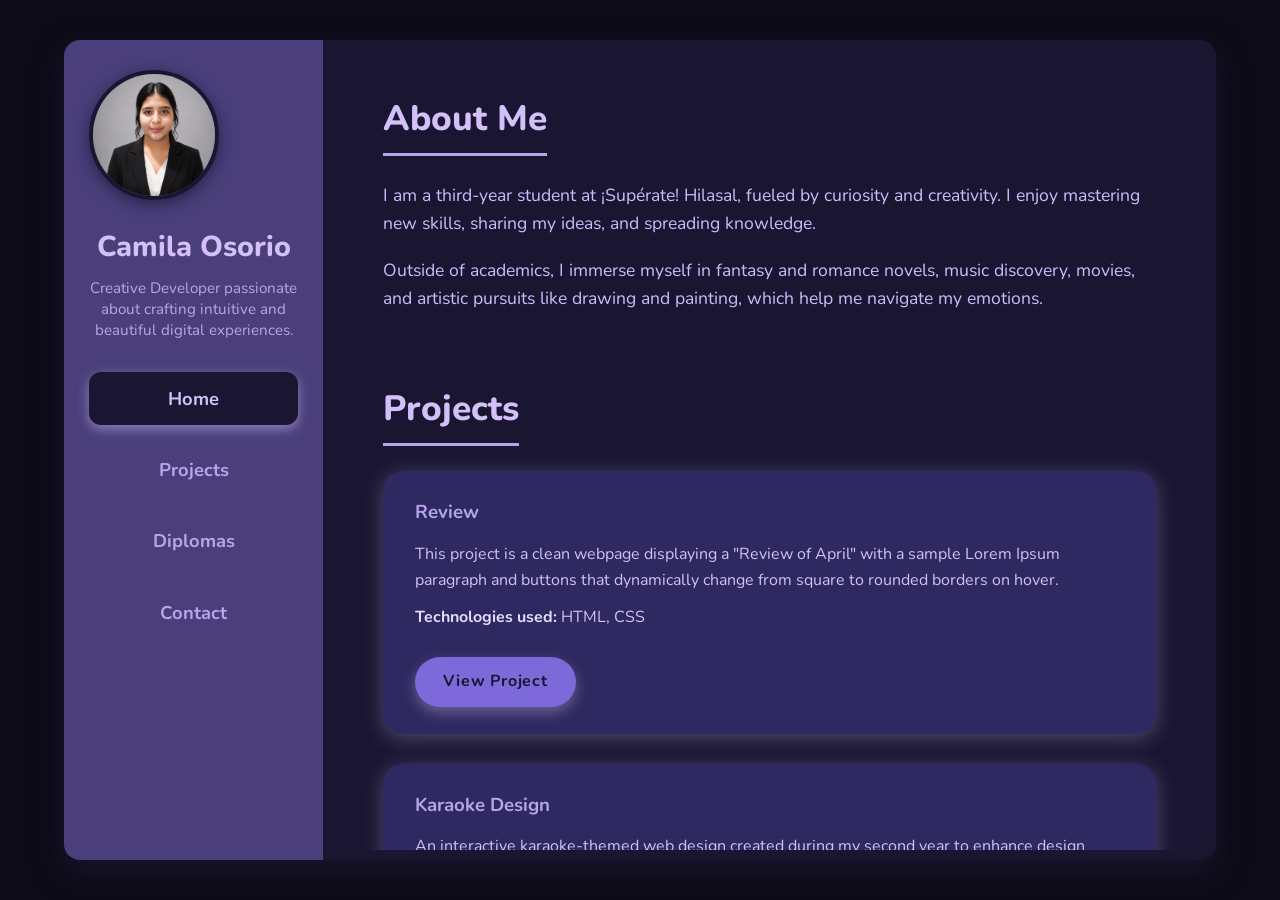
==== index.html @ 91914bd3 "Add files via upload subida inicial" ====
<!DOCTYPE html>
<html lang="en">
<head>
  <meta charset="UTF-8" />
  <meta name="viewport" content="width=device-width, initial-scale=1" />
  <title>Camila Osorio - Portfolio</title>
  <link rel="stylesheet" href="style.css" />
  <link href="https://fonts.googleapis.com/css2?family=Nunito:wght@300;600&display=swap" rel="stylesheet" />
</head>
<body>
  <div class="container">
    <!-- Sidebar -->
    <nav class="sidebar">
      <div class="profile-section">
        <img src="images/profile.jpg" alt="Profile photo" class="profile-photo" />
        <h1 class="name">Camila Osorio</h1>
        <p class="subtitle">Creative Developer passionate about crafting intuitive and beautiful digital experiences.</p>
      </div>
      <ul class="nav-menu">
        <li><a href="#home" class="nav-link active">Home</a></li>
        <li><a href="#projects" class="nav-link">Projects</a></li>
        <li><a href="#diplomas" class="nav-link">Diplomas</a></li>
        <li><a href="#contact" class="nav-link">Contact</a></li>
      </ul>
    </nav>

    <!-- Main content -->
    <main class="main-content">
      <!-- Home -->
      <section id="home" class="section">
        <h2>About Me</h2>
        <p>
          I am a third-year student at ¡Supérate! Hilasal, fueled by curiosity and creativity. I enjoy mastering new skills, sharing my ideas, and spreading knowledge.
        </p>
        <p>
          Outside of academics, I immerse myself in fantasy and romance novels, music discovery, movies, and artistic pursuits like drawing and painting, which help me navigate my emotions.
        </p>
      </section>

      <!-- Projects -->
      <section id="projects" class="section">
        <h2>Projects</h2>

        <div class="project-card">
          <h3>Review</h3>
          <p>
            This project is a clean webpage displaying a "Review of April" with a sample Lorem Ipsum paragraph and buttons that dynamically change from square to rounded borders on hover.
          </p>
          <p><strong>Technologies used:</strong> HTML, CSS</p>
          <a href="projects/Review/index.html" target="_blank" class="btn">View Project</a>
        </div>

        <div class="project-card">
          <h3>Karaoke Design</h3>
          <p>
            An interactive karaoke-themed web design created during my second year to enhance design skills. It features animations and controls through intuitive interactions.
          </p>
          <p><strong>Technologies used:</strong> HTML, CSS, JavaScript</p>
          <a href="projects/Pip y pop karaoke/index.html" target="_blank" class="btn">View Project</a>
        </div>

        <div class="project-card">
          <h3>Loqalli</h3>
          <p>
            Loqalli is an ExpoTech project — a modern web app for community connectivity and resource sharing. It's built with performance and scalability in mind.
          </p>
          <p><strong>Technologies used:</strong> Next.js, Supabase, React, Tailwind CSS</p>
          <a href="https://loqalli-expo-tech.vercel.app/" target="_blank" class="btn">View Project</a>
        </div>
      </section>

      <!-- Diplomas -->
      <section id="diplomas" class="section">
        <h2>Diplomas</h2>
        <ul class="diplomas-list">
          <li>
            <strong>Tourism Host</strong>: Training focused on customer service, hospitality, and cultural awareness in tourism.  
            <a href="https://drive.google.com/file/d/1XFrD6HuOT_SAz-XZTnfTaVw9pd7j7HRI/view?usp=sharing" target="_blank" class="btn btn-outline">View Diploma</a>
          </li>
          <li>
            <strong>Sales Protocols</strong>: Comprehensive course on effective sales techniques, client relationship management, and business ethics.  
            <a href="https://drive.google.com/file/d/1hqrD6IYDwGcvu2-4u8BXHzsiSqMxNni0/view?usp=sharing" target="_blank" class="btn btn-outline">View Diploma</a>
          </li>
          <li>
            <strong>Art in the Lives of Children</strong>: A course exploring the impact of art on child development and emotional well-being.  
            <a href="https://drive.google.com/file/d/1KV4n3zd0pJ73F_RpE98L4yMYrVgiaXlL/view?usp=drive_link" target="_blank" class="btn btn-outline">View Diploma</a>
          </li>
        </ul>

        <div class="reflection">
          <h3>Reflection on my journey at ¡Supérate! Hilasal</h3>
          <p>
            These three incredible years have transformed me deeply. I have learned to trust in my own abilities and embrace my potential fully. I realize now that not everything depends on me, and that’s okay. Now I know that growth comes with patience and resilience.
          </p>
          <p>
            This journey has empowered me to face challenges with confidence, stay curious, and always seek to better myself through learning and community. I carry these lessons proudly as I move forward.
          </p>
        </div>

      </section>

      <!-- Contact -->
      <section id="contact" class="section">
        <h2>Contact</h2>
        <ul>
          <li>Email: <a href="https://mail.google.com/mail/?view=cm&fs=1&to=osoriocruzcamilan@gmail.com" target="_blank" class="link">osoriocruzcamilan@gmail.com</a></li>
          <li>LinkedIn: <a href="https://www.linkedin.com/in/camila-nicole-osorio-cruz-a14651425/" target="_blank" class="link">Camila Osorio</a></li>
          <li>Github: <a href="https://github.com/Cami089" target="_blank" class="link">Camila Osorio</a></li>
        </ul>
      </section>
    </main>
  </div>

  <script>
    // Navegación activa dinámica:
    const links = document.querySelectorAll('.nav-link');
    links.forEach(link => {
      link.addEventListener('click', () => {
        links.forEach(l => l.classList.remove('active'));
        link.classList.add('active');
      });
    });
  </script>
</body>
</html>
---- style.css ----
/* Reset básico */
* {
  margin: 0;
  padding: 0;
  box-sizing: border-box;
}

body {
  font-family: 'Nunito', sans-serif;
  background: #0d0b16; /* negro profundo */
  color: #d3c0f9; /* morado pastel claro */
  line-height: 1.6;
  display: flex;
  justify-content: center;
  min-height: 100vh;
}

/* Contenedor principal */
.container {
  display: flex;
  width: 90%;
  max-width: 1200px;
  background: #1a1632; /* negro con matiz morado oscuro */
  border-radius: 16px;
  box-shadow: 0 12px 30px rgba(26, 22, 50, 0.9);
  overflow: hidden;
  margin: 40px 0;
}

/* Sidebar */
.sidebar {
  width: 280px;
  background: #4a3f7a; /* morado medio */
  color: #d3c0f9; /* morado pastel claro */
  padding: 30px 25px;
  display: flex;
  flex-direction: column;
  align-items: center;
}

.profile-photo {
  width: 130px;
  height: 130px;
  border-radius: 50%;
  object-fit: cover;
  border: 4px solid #1a1632;
  margin-bottom: 15px;
  box-shadow: 0 4px 15px rgba(26, 22, 50, 0.7);
}

.name {
  font-weight: 800;
  font-size: 1.8rem;
  margin-bottom: 8px;
  text-align: center;
}

.subtitle {
  font-weight: 400;
  font-size: 0.95rem;
  text-align: center;
  color: #b7a5ec; /* morado pastel suave */
  margin-bottom: 30px;
  line-height: 1.4;
}

.nav-menu {
  list-style: none;
  width: 100%;
  display: flex;
  flex-direction: column;
  gap: 18px;
}

.nav-menu li {
  text-align: center;
}

.nav-link {
  color: #b7a5ec;
  text-decoration: none;
  font-weight: 700;
  font-size: 1.15rem;
  padding: 12px 0;
  border-radius: 12px;
  display: block;
  transition: background-color 0.35s ease, color 0.35s ease;
  user-select: none;
}

.nav-link:hover,
.nav-link.active {
  background: #1a1632;
  color: #d3c0f9;
  box-shadow: 0 4px 12px rgba(211, 192, 249, 0.5);
}

/* Main content */
.main-content {
  flex-grow: 1;
  padding: 50px 60px;
  overflow-y: auto;
  max-height: 90vh;
  display: flex;
  flex-direction: column;
  gap: 50px;
}

/* Secciones */
.section {
  max-width: 850px;
}

.section h2 {
  font-size: 2.2rem;
  color: #d3c0f9;
  margin-bottom: 25px;
  border-bottom: 3px solid #b7a5ec;
  display: inline-block;
  padding-bottom: 7px;
  font-weight: 800;
  user-select: none;
}

/* Texto About me */
#home p {
  font-size: 1.1rem;
  color: #cdbcfb;
  margin-bottom: 18px;
  line-height: 1.6;
}

/* Project cards */
.project-card {
  background: #2e2960; /* morado oscuro */
  border-radius: 20px;
  padding: 25px 30px;
  box-shadow: 0 4px 20px rgba(211, 192, 249, 0.3);
  margin-bottom: 30px;
  transition: transform 0.3s ease, box-shadow 0.4s ease;
  border: 2px solid transparent;
}

.project-card:hover {
  transform: translateY(-8px);
  box-shadow: 0 12px 30px rgba(211, 192, 249, 0.7);
  border-color: #d3c0f9;
}

.project-card h3 {
  color: #b7a5ec;
  margin-bottom: 14px;
  font-weight: 700;
}

.project-card p {
  color: #d3c0f9;
  margin-bottom: 12px;
  user-select: text;
}

.project-card strong {
  color: #e5dbff;
}

/* Botones */
.btn, .btn-outline {
  display: inline-block;
  margin-top: 14px;
  padding: 12px 28px;
  border-radius: 30px;
  font-weight: 700;
  text-decoration: none;
  cursor: pointer;
  transition: background-color 0.35s ease, color 0.35s ease, box-shadow 0.35s ease;
  user-select: none;
  text-align: center;
  min-width: 140px;
  box-shadow: 0 6px 14px rgba(211, 192, 249, 0.35);
  border: none;
  letter-spacing: 0.05em;
}

/* Botón sólido */
.btn {
  background: #7d69d9; /* morado pastel */
  color: #1a1632;
}

.btn:hover {
  background: #5e4bcf;
  box-shadow: 0 10px 25px rgba(94, 75, 207, 0.7);
}

/* Botón outline */
.btn-outline {
  background: transparent;
  border: 2.5px solid #7d69d9;
  color: #7d69d9;
  box-shadow: none;
}

.btn-outline:hover {
  background: #7d69d9;
  color: #1a1632;
  box-shadow: 0 10px 25px rgba(211, 192, 249, 0.8);
}

/* Diplomas list */
.diplomas-list {
  list-style: none;
  padding-left: 0;
  color: #cdbcfb;
  max-width: 750px;
  font-size: 1.05rem;
}

.diplomas-list li {
  margin-bottom: 24px;
  line-height: 1.5;
  user-select: text;
}

/* Reflection */
.reflection {
  margin-top: 45px;
  padding: 22px 30px;
  background: #463f87; /* morado medio */
  border-left: 6px solid #7d69d9;
  border-radius: 12px;
  max-width: 750px;
  color: #e5dbff;
  font-style: italic;
  user-select: text;
}

.reflection h3 {
  margin-bottom: 18px;
  color: #b7a5ec;
  font-weight: 700;
}

/* Contacto */
#contact ul {
  list-style: none;
  padding-left: 0;
  max-width: 450px;
  color: #cdbcfb;
}

#contact li {
  margin-bottom: 14px;
  font-size: 1rem;
  user-select: text;
}

.link {
  color: #7d69d9;
  text-decoration: none;
  font-weight: 700;
  transition: color 0.3s ease;
}

.link:hover {
  color: #b7a5ec;
  text-decoration: underline;
}

/* Scrollbar main-content elegante */
.main-content::-webkit-scrollbar {
  width: 10px;
}

.main-content::-webkit-scrollbar-track {
  background: #1a1632;
}

.main-content::-webkit-scrollbar-thumb {
  background-color: #7d69d9;
  border-radius: 20px;
  border: 3px solid #1a1632;
}

/* Responsive */
@media (max-width: 900px) {
  .container {
    flex-direction: column;
    max-width: 100%;
    margin: 20px 15px;
  }
  
  .sidebar {
    width: 100%;
    flex-direction: row;
    padding: 15px 20px;
    align-items: center;
    justify-content: space-around;
  }
  
  .profile-section {
    display: flex;
    align-items: center;
    gap: 15px;
  }
  
  .name, .subtitle {
    display: none;
  }

  .nav-menu {
    display: flex;
    gap: 25px;
    justify-content: center;
    width: auto;
  }
  
  .nav-menu li {
    margin: 0;
  }
  
  .main-content {
    padding: 25px 20px;
    max-height: none;
  }

  .section {
    max-width: 100%;
  }

  .section h2 {
    font-size: 1.5rem;
    border-bottom: 2px solid #b7a5ec;
    padding-bottom: 4px;
  }

  .btn, .btn-outline {
    min-width: 120px;
    padding: 10px 18px;
    font-size: 0.9rem;
  }
}
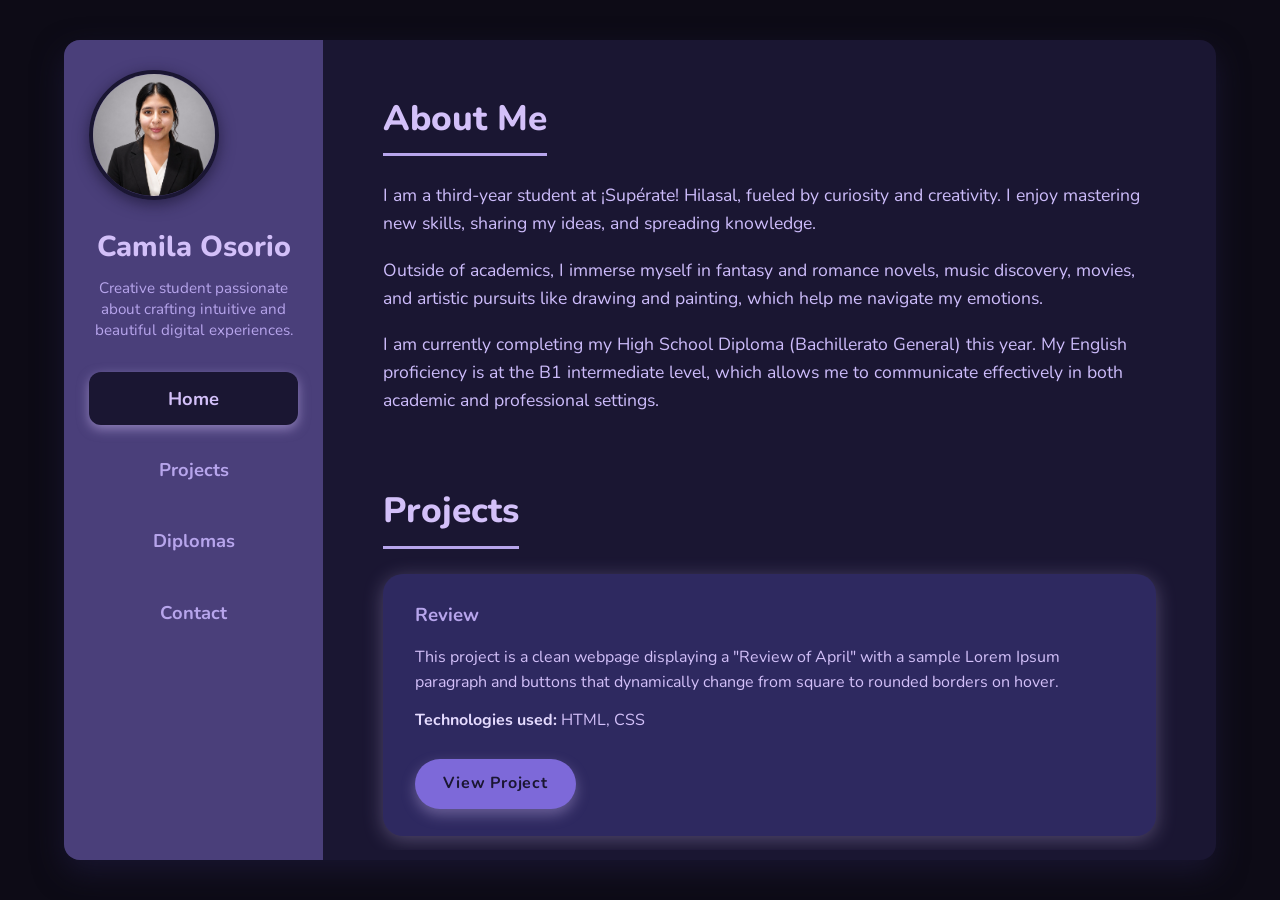
==== commit 5cd16349: "education index.html" ====
--- a/index.html
+++ b/index.html
@@ -14,7 +14,8 @@
       <div class="profile-section">
         <img src="images/profile.jpg" alt="Profile photo" class="profile-photo" />
         <h1 class="name">Camila Osorio</h1>
-        <p class="subtitle">Creative Developer passionate about crafting intuitive and beautiful digital experiences.</p>
+        <p class="subtitle">Creative student passionate about crafting intuitive and beautiful digital experiences.
+        </p>
       </div>
       <ul class="nav-menu">
         <li><a href="#home" class="nav-link active">Home</a></li>
@@ -35,6 +36,11 @@
         <p>
           Outside of academics, I immerse myself in fantasy and romance novels, music discovery, movies, and artistic pursuits like drawing and painting, which help me navigate my emotions.
         </p>
+        <p>
+  I am currently completing my High School Diploma (Bachillerato General) this year.  
+  My English proficiency is at the B1 intermediate level, which allows me to communicate effectively in both academic and professional settings.
+</p>
+
       </section>
 
       <!-- Projects -->
